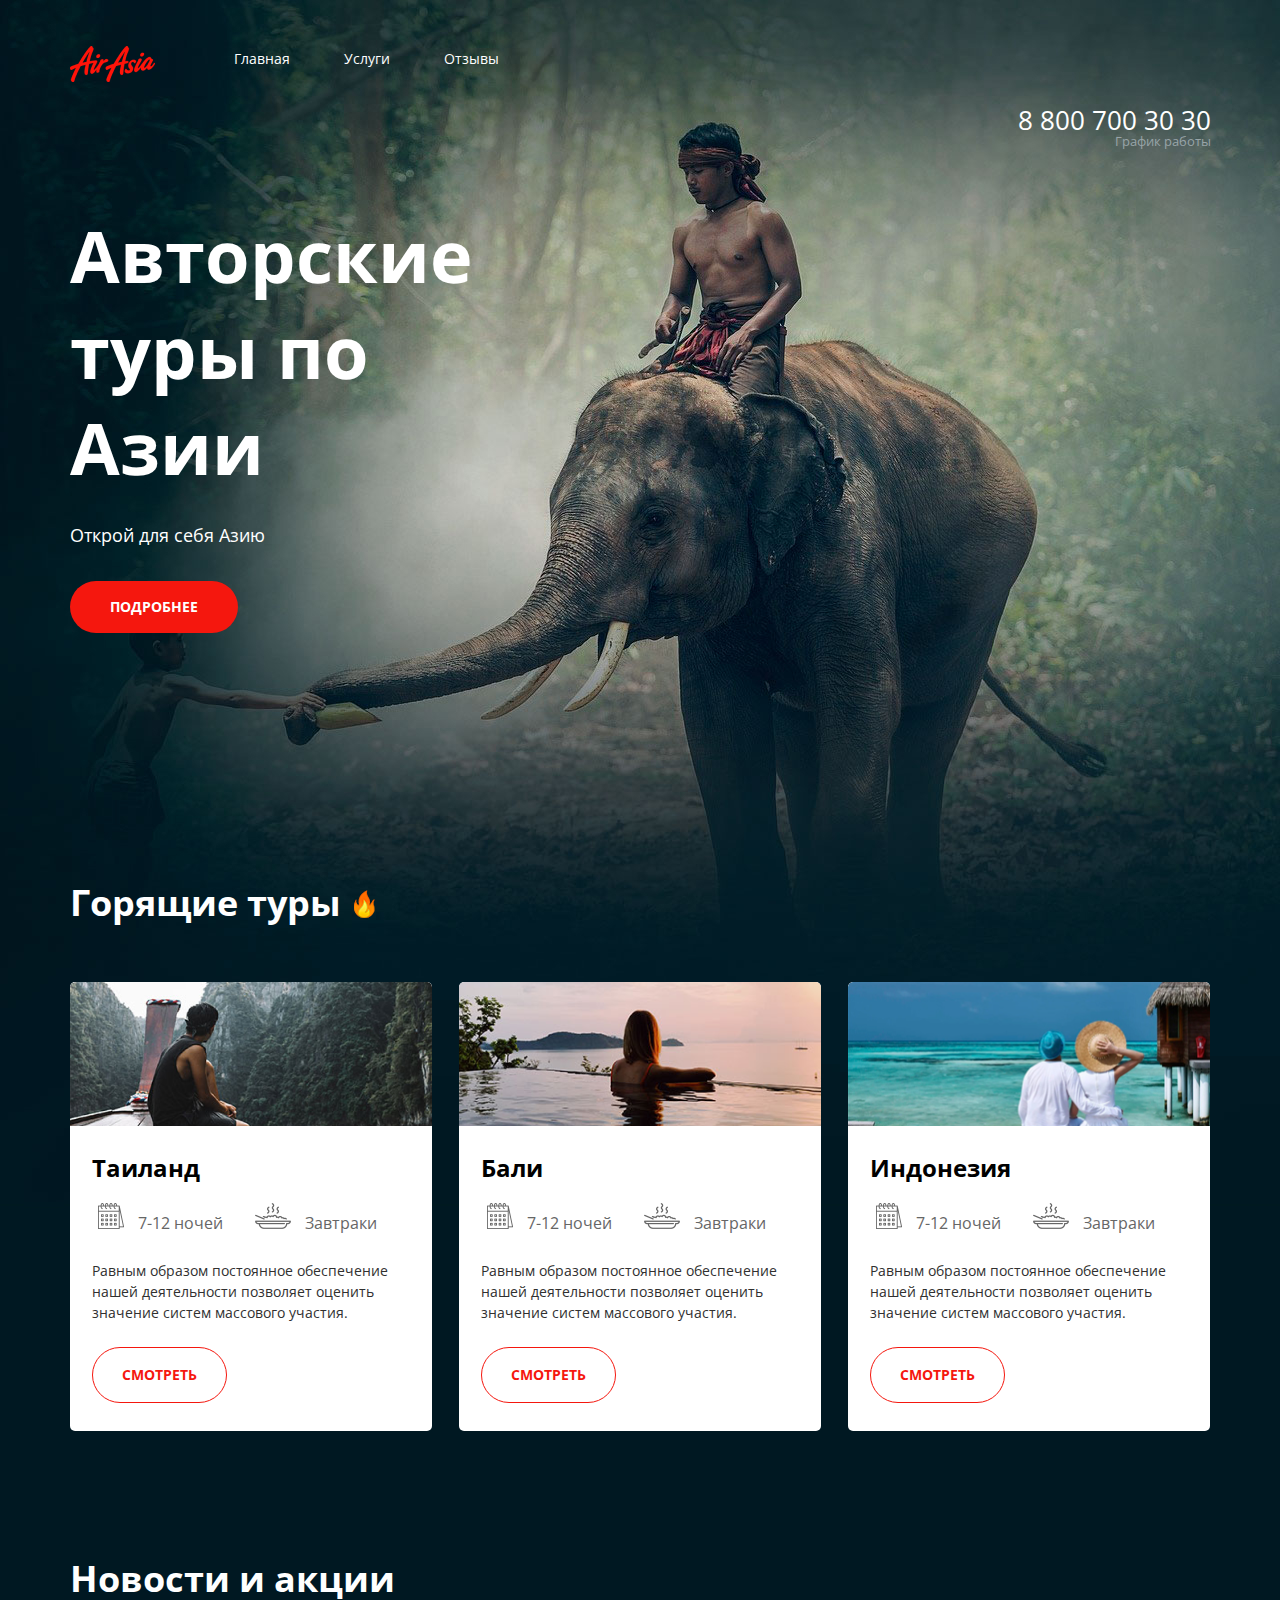
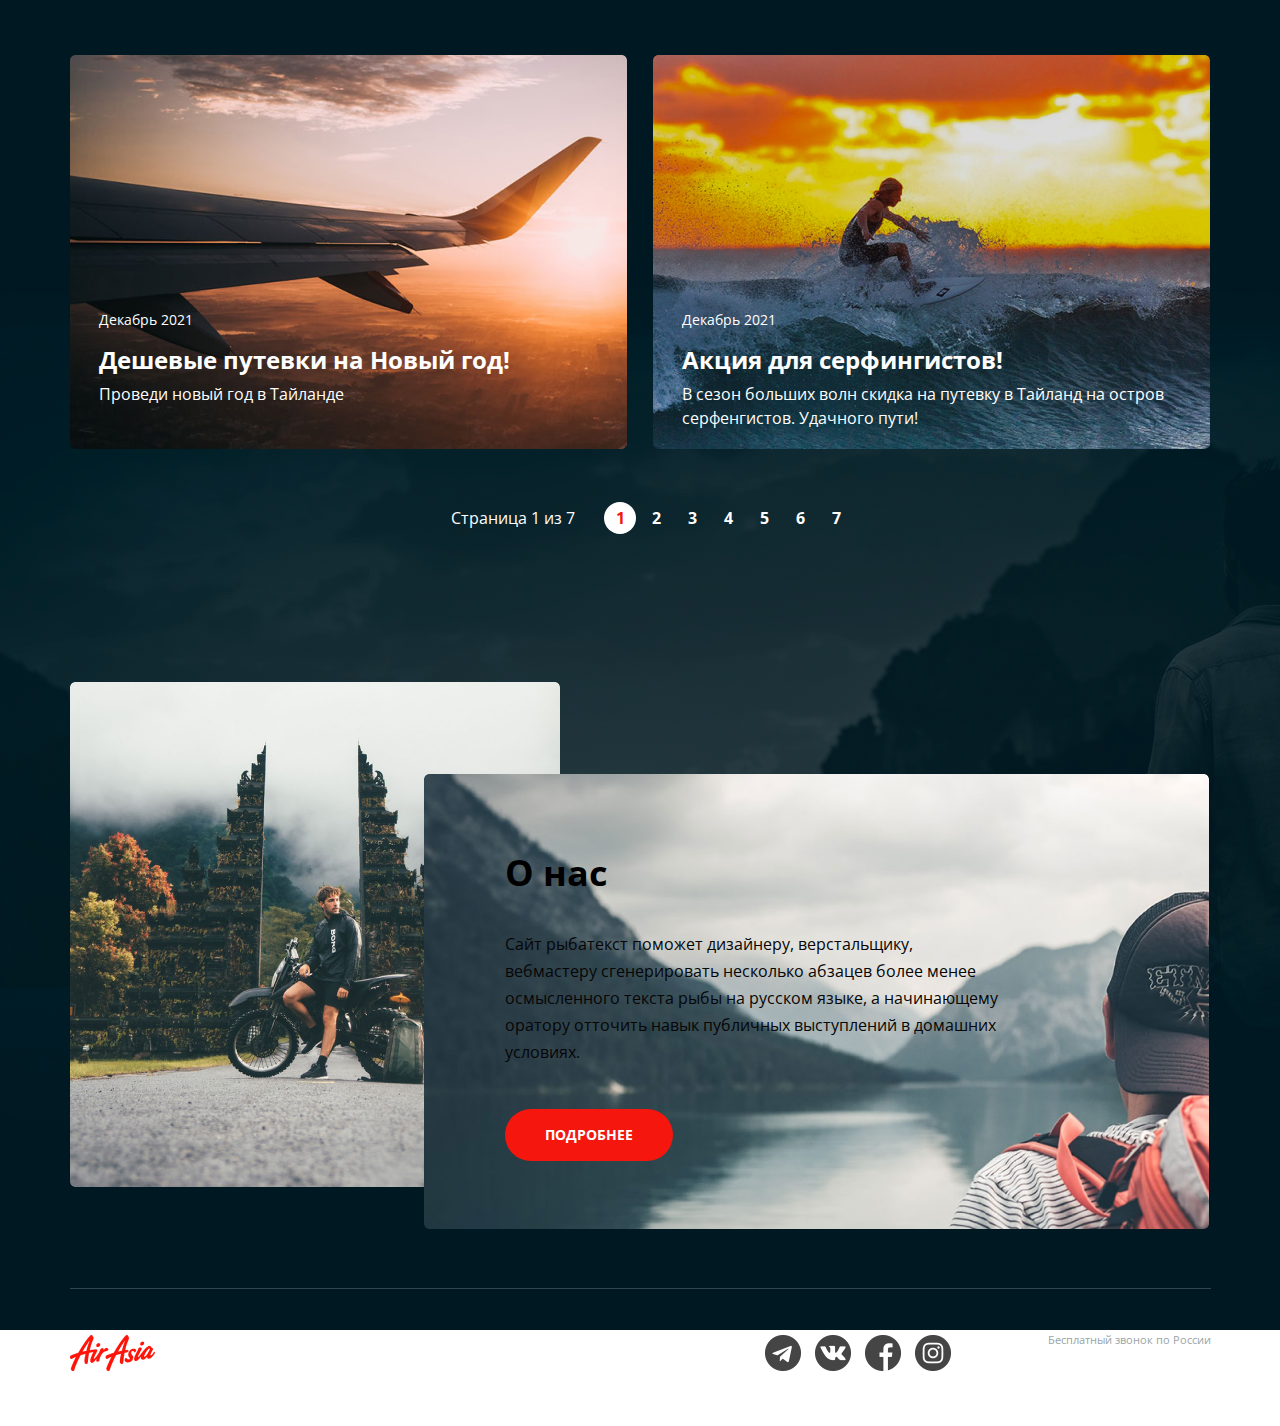
==== index.html @ 2ca00f87 "Add files via upload" ====
<!DOCTYPE html>
<html lang="ru">

<head>
  <meta charset="UTF-8">
  <meta http-equiv="X-UA-Compatible" content="IE=edge">
  <meta name="viewport" content="width=device-width, initial-scale=1.0">
  <title>Air Asia</title>
  <link rel="preconnect" href="https://fonts.googleapis.com">
  <link rel="preconnect" href="https://fonts.gstatic.com" crossorigin>
  <link href="https://fonts.googleapis.com/css2?family=Open+Sans:wght@300;400;500;600;700;800&display=swap"
    rel="stylesheet">
  <link rel="stylesheet" href="./styles/main.css">
  <link rel="stylesheet" href="./styles/normalize.css">
</head>

<body>

  <div class="wrapper">
    <div class="wrapper__content">
      <div class="wrapper__content wrapper__content--main">
        <header class="header">
          <div class="container header__container">
            <a href="/" class="logo">
              <img src="./img/лого.png" alt="Logo Company" class="logo_img">
            </a>
            <nav class="menu">
              <ul class="menu__list">
                <li class="menu__item">
                  <a href="#" class="menu__link">Главная</a>
                </li>
                <li class="menu__item">
                  <a href="./services.html" class="menu__link">Услуги</a>
                </li>
                <li class="menu__item">
                  <a href="#" class="menu__link">Отзывы</a>
                </li>
              </ul>
            </nav>
            <address class="contacts">
              <a href="tel:+78007003030" class="contacts__phone">8 800 700 30 30</a>
              <div class="contacts__info">График работы</div>
            </address>
          </div>
        </header>
        <main class="main__content">
          <section class="hello">
            <div class="container">
              <h1 class="hello__title">Авторские туры по Азии</h1>
              <h4 class="hello__subtitle">Открой для себя Азию</h4>
              <a href="#" class="hello__button">Подробнее</a>
            </div>
          </section>
          <section class="offers">
            <div class="container">
              <div class="offers__fire">
              <h2 class="title title--fire">Горящие туры</h2>
              <img src="./img/flame.png" alt="Fire" class="title__fire">
              </div>
              <ul class="offers__list">
                <li class="offers__item">
                  <div class="offers__header">
                    <img class="river" src="./img/river.png" alt="Hot Tour" class="offers__img">
                  </div>
                  <div class="offers__content">
                    <h3 class="offers__title">Таиланд</h3>
                    <ul class="offers__features">
                      <li class="offers__feature">
                        <img src="./img/calendar.png" alt="calendar" class="offers__feauture--img">
                        <div class="offers__feature--text">7-12 ночей</div>
                      </li>
                      <li class="offers__feature">
                        <img src="./img/meal.png" alt="breacfast" class="offers__feauture--img">
                        <div class="offers__feature--text">Завтраки</div>
                      </li>
                    </ul>
                    <p class="offers__text">Равным образом постоянное обеспечение нашей деятельности позволяет
                      оценить значение систем массового участия.</p>
                    <a href="" class="hello__button--light">Смотреть</a>
                  </div>
                </li>
                <li class="offers__item">
                  <div class="offers__header">
                    <img class="pool" src="./img/pool.png" alt="Hot Tour" class="offers__img">
                  </div>
                  <div class="offers__content">
                    <h3 class="offers__title">Бали</h3>
                    <ul class="offers__features">
                      <li class="offers__feature">
                        <img src="./img/calendar.png" alt="calendar" class="offers__feauture--img">
                        <div class="offers__feature--text">7-12 ночей</div>
                      </li>
                      <li class="offers__feature">
                        <img src="./img/meal.png" alt="breacfast" class="offers__feauture--img">
                        <div class="offers__feature--text">Завтраки</div>
                      </li>
                    </ul>
                    <p class="offers__text">Равным образом постоянное обеспечение нашей деятельности позволяет
                      оценить значение систем массового участия.</p>
                    <a href="" class="hello__button--light">Смотреть</a>
                  </div>
                </li>
                <li class="offers__item">
                  <div class="offers__header">
                    <img class="ocean" src="./img/ocean.png" alt="Hot Tour" class="offers__img">
                  </div>
                  <div class="offers__content">
                    <h3 class="offers__title">Индонезия</h3>
                    <ul class="offers__features">
                      <li class="offers__feature">
                        <img src="./img/calendar.png" alt="calendar" class="offers__feauture--img">
                        <div class="offers__feature--text">7-12 ночей</div>
                      </li>
                      <li class="offers__feature">
                        <img src="./img/meal.png" alt="breacfast" class="offers__feauture--img">
                        <div class="offers__feature--text">Завтраки</div>
                      </li>
                    </ul>
                    <p class="offers__text">Равным образом постоянное обеспечение нашей деятельности позволяет
                      оценить значение систем массового участия.</p>
                    <a href="" class="hello__button--light">Смотреть</a>
                  </div>
                </li>
              </ul>
            </div>
          </section>
          <section class="news">
            <div class="container">
              <h2 class="news__title">Новости и акции</h2>
              <ul class="news__list">
                <li class="news__item">
                  <img class="news__cover" src="./img/plain.png" alt="Plain">
                  <div class="img news__img">
                    <div class="news__date">Декабрь 2021</div>
                    <h3 class="news_subtitle">Дешевые путевки на Новый год!</h3>
                    <div class="news__text">Проведи новый год в Тайланде</div>
                  </div>
                </li>
                <li class="news__item">
                  <img src="./img/Surfer.png" alt="Surfer" class="news__cover">
                  <div class="img news__img">
                    <div class="news__date">Декабрь 2021</div>
                    <h3 class="news_subtitle">Акция для серфингистов!</h3>
                    <div class="news__text">В сезон больших волн скидка на путевку в Тайланд на остров серфенгистов.
                      Удачного пути!</div>
                  </div>
                </li>
              </ul>
              <div class="paginator">
                <div class="paginator__display">Страница 1 из 7</div>
                <ul class="paginator__list">
                  <li class="paginator__item paginator__item--active"><a href="#" class="paginator__link">1</a></li>
                  <li class="paginator__item"><a href="#" class="paginator__link">2</a></li>
                  <li class="paginator__item"><a href="#" class="paginator__link">3</a></li>
                  <li class="paginator__item"><a href="#" class="paginator__link">4</a></li>
                  <li class="paginator__item"><a href="#" class="paginator__link">5</a></li>
                  <li class="paginator__item"><a href="#" class="paginator__link">6</a></li>
                  <li class="paginator__item"><a href="#" class="paginator__link">7</a></li>
                </ul>
              </div>
            </div>
          </section>
          <section class="about">
            <div class="container">
              <div class="about__one">
                <img src="./img/gates.png" alt="Gates" class="about__gates">
                <div class="about__sidebar">
                    <div class="about__font">
                  <h2 class="about__title">О нас</h2>
                    <p>
                      Сайт рыбатекст поможет дизайнеру, верстальщику, вебмастеру сгенерировать несколько абзацев более менее осмысленного текста рыбы на русском языке, а начинающему оратору отточить навык публичных выступлений в домашних условиях. 
                    </p>
                  <a href="#" class="hello__button">Подробнее</a>
                </div>
                </div>
              </div>
            </div>
          </section>
        </main>
      </div>
    </div>
    <footer class="footer">

      <div class="container header-container__content">
        <a href="#" class="logo">
          <img src="./img/лого.png" alt="Logo Company" class="logo_img">
        </a>
        <nav class="menu__footer">
          <ul class="menu__list">
            <li class="menu__item">
              <a href="#" class="menu__link">Главная</a>
            </li>
            <li class="menu__item">
              <a href="#" class="menu__link">Услуги</a>
            </li>
            <li class="menu__item">
              <a href="#" class="menu__link">Отзывы</a>
            </li>
          </ul>
        </nav>
        <ul class="social__list">
          <li class="social__item social__item--icon-telegram">
            <a href="#" class="social__link" target="_blank"></a>
          </li>
          <li class="social__item social__item--icon-vk">
            <a href="#" class="social__link" target="_blank"></a>
          </li>
          <li class="social__item social__item--icon-fb">
            <a href="#" class="social__link" target="_blank"></a>
          </li>
          <li class="social__item social__item--icon-inst">
            <a href="#" class="social__link" target="_blank"></a>
          </li>
        </ul>
        <address class="contacts--1">
          <div class="contacts__info--1">Бесплатный звонок по России</div>
          <a href="tel:+78007003030" class="contacts__phone">8 800 700 30 30</a>
        </address>
      </div>

    </footer>
  </div>

</body>

</html>
---- styles/main.css ----
@import url(./blocks/base.css);
@import url(./blocks/about.css);
@import url(./blocks/footer.css);
@import url(./blocks/header.css);
@import url(./blocks/hello.css);
@import url(./blocks/news.css);
@import url(./blocks/offers.css);
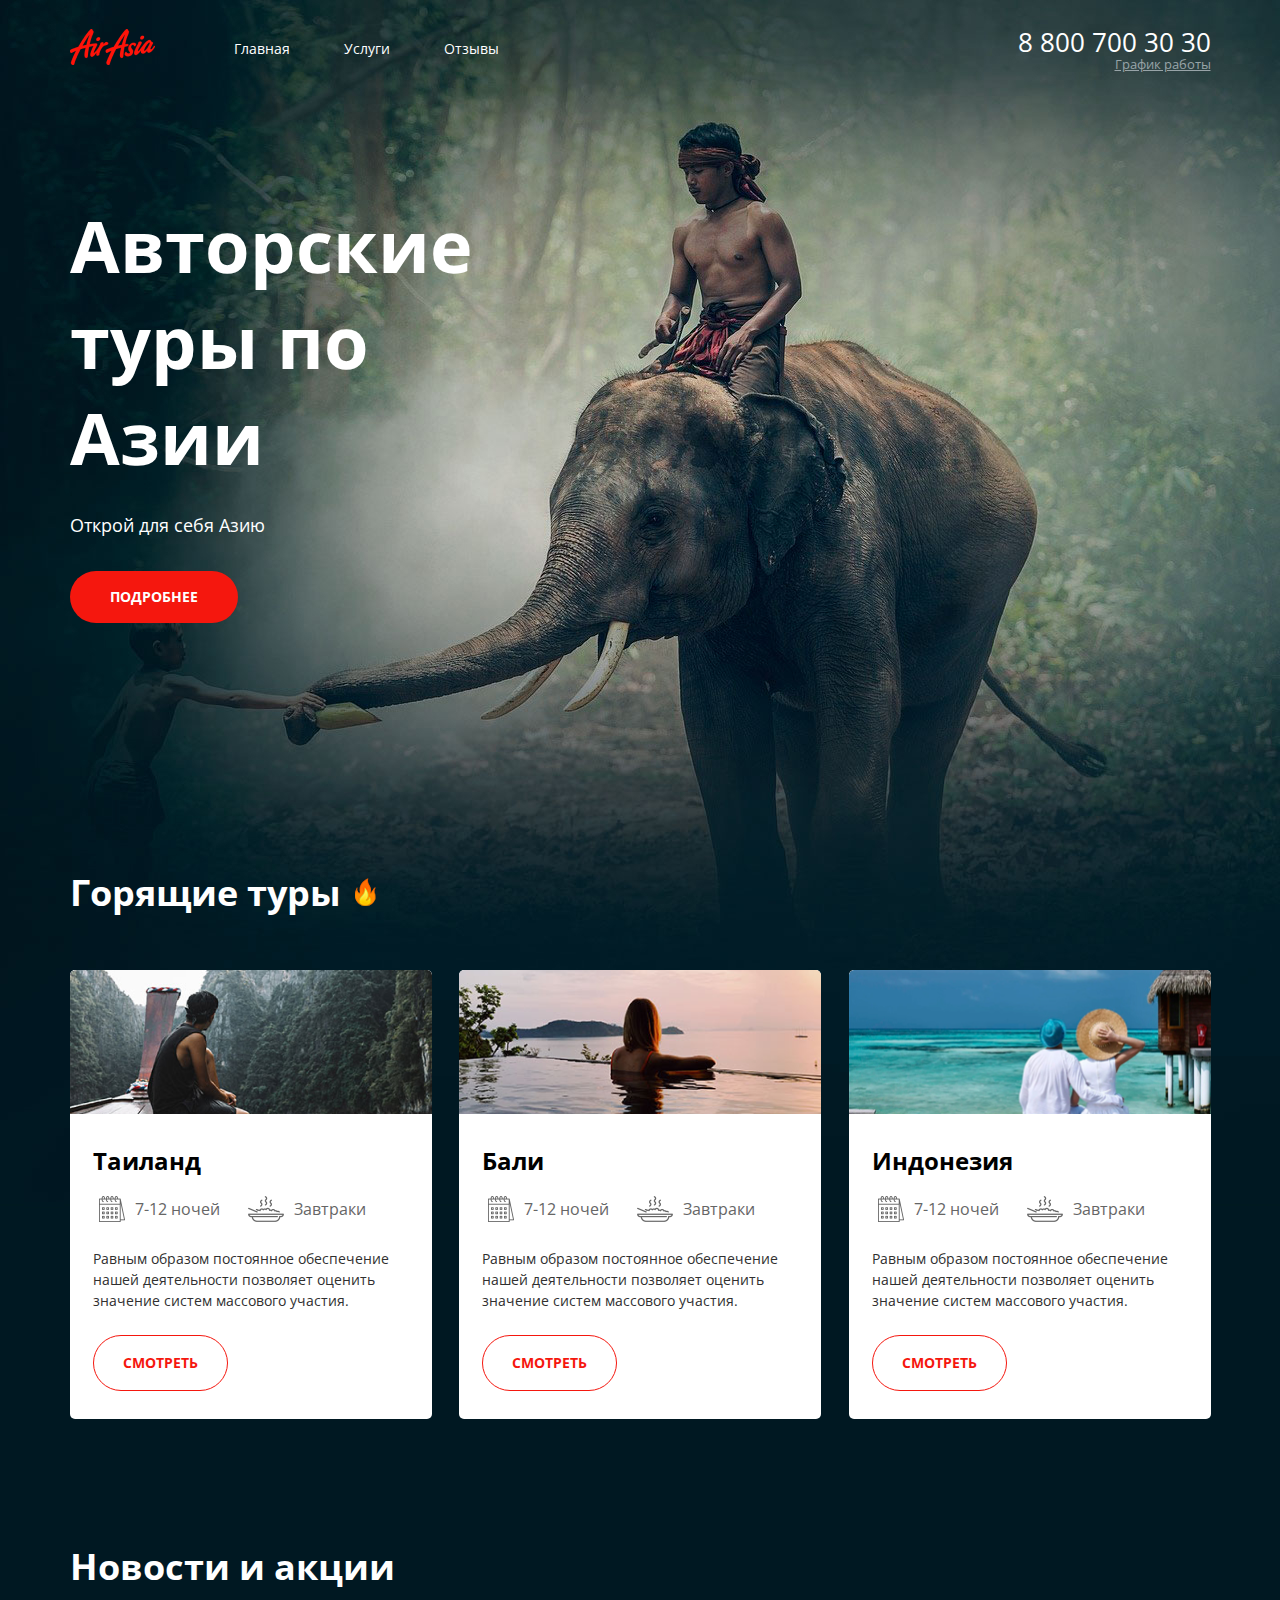
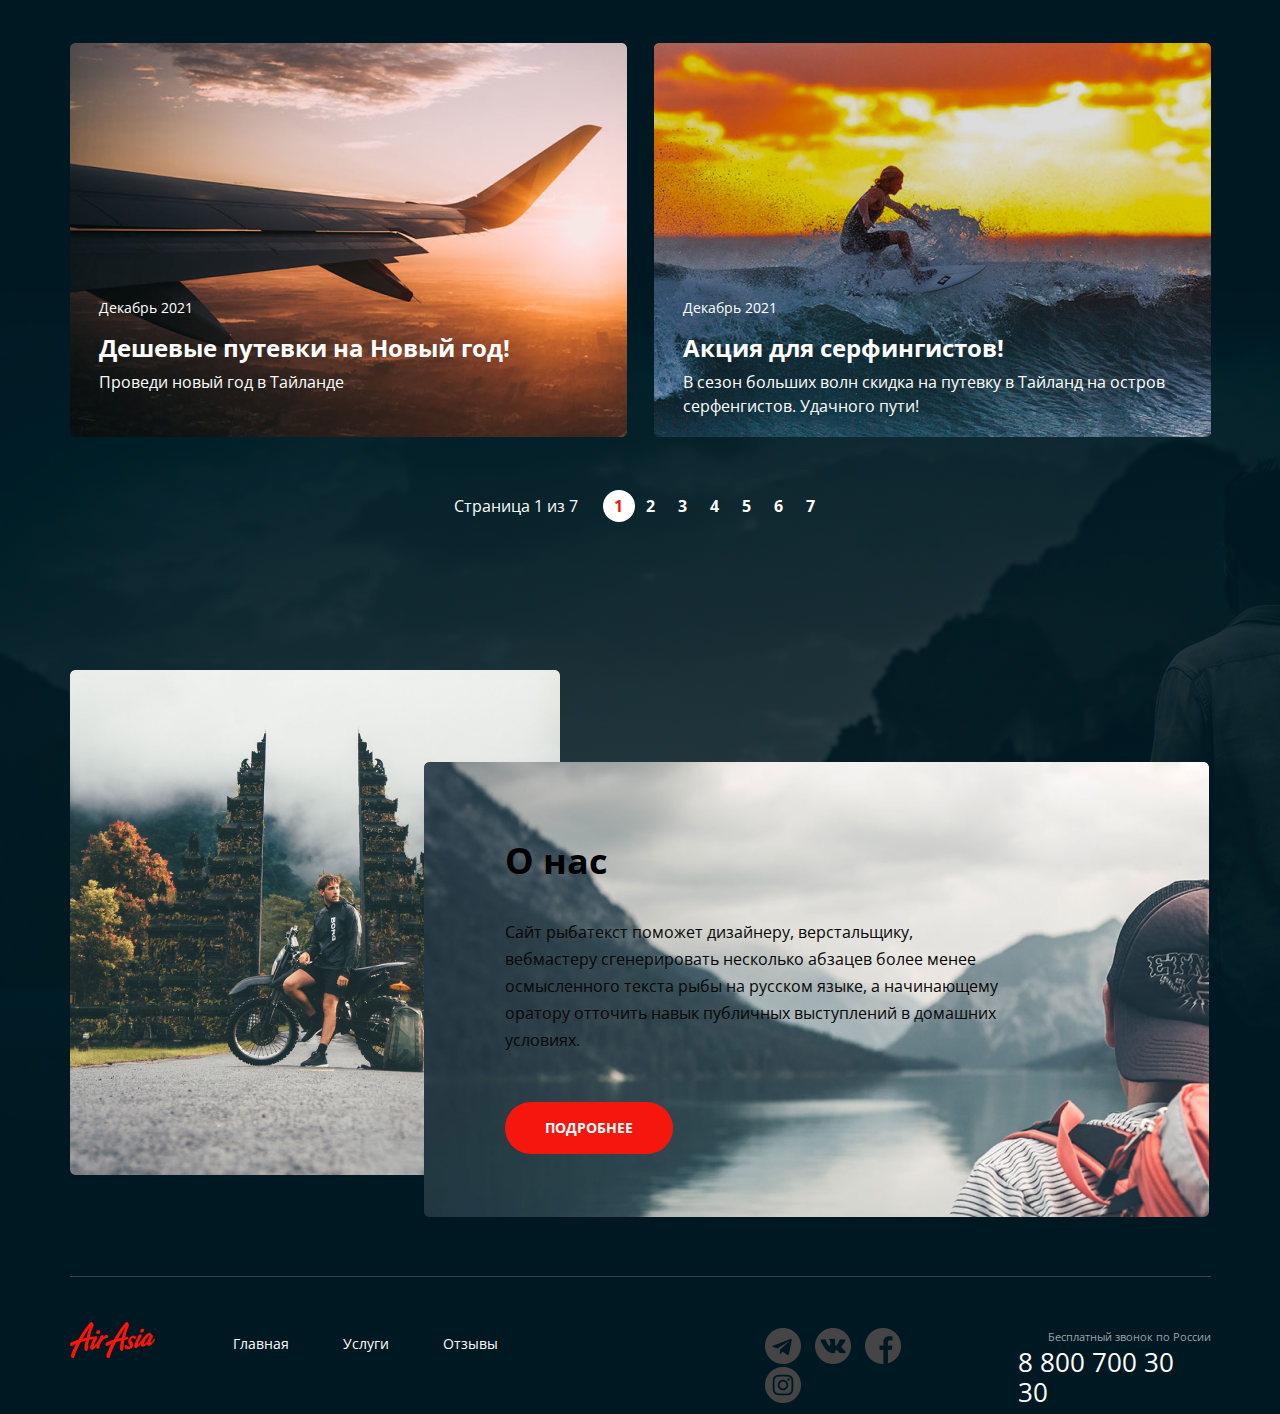
==== commit 2d0b648c: "Add files via upload" ====
--- a/index.html
+++ b/index.html
@@ -5,7 +5,7 @@
   <meta charset="UTF-8">
   <meta http-equiv="X-UA-Compatible" content="IE=edge">
   <meta name="viewport" content="width=device-width, initial-scale=1.0">
-  <title>Air Asia</title>
+  <title>Air Asia - Главная</title>
   <link rel="preconnect" href="https://fonts.googleapis.com">
   <link rel="preconnect" href="https://fonts.gstatic.com" crossorigin>
   <link href="https://fonts.googleapis.com/css2?family=Open+Sans:wght@300;400;500;600;700;800&display=swap"
@@ -16,31 +16,46 @@
 
 <body>
 
-  <div class="wrapper">
+  <div class="wrapper__main">
     <div class="wrapper__content">
       <div class="wrapper__content wrapper__content--main">
         <header class="header">
-          <div class="container header__container">
-            <a href="/" class="logo">
-              <img src="./img/лого.png" alt="Logo Company" class="logo_img">
-            </a>
-            <nav class="menu">
-              <ul class="menu__list">
-                <li class="menu__item">
-                  <a href="#" class="menu__link">Главная</a>
-                </li>
-                <li class="menu__item">
-                  <a href="./services.html" class="menu__link">Услуги</a>
-                </li>
-                <li class="menu__item">
-                  <a href="#" class="menu__link">Отзывы</a>
-                </li>
-              </ul>
-            </nav>
-            <address class="contacts">
-              <a href="tel:+78007003030" class="contacts__phone">8 800 700 30 30</a>
-              <div class="contacts__info">График работы</div>
-            </address>
+            <div class="container header__container">
+              <div class="header__col">
+                <a href="./index.html" class="logo">
+                  <img src="./img/лого.png" alt="Logo Company" class="logo_img">
+                </a>
+                <nav class="menu">
+                  <ul class="menu__list">
+                    <li class="menu__item">
+                      <a href="./index.html" class="menu__link">Главная</a>
+                    </li>
+                    <li class="menu__item">
+                      <a href="./services.html" class="menu__link">Услуги</a>
+                    </li>
+                    <li class="menu__item">
+                      <a href="./reviews.html" class="menu__link">Отзывы</a>
+                    </li>
+                  </ul>
+                </nav>
+              </div>
+            <div class="header__col header__col--align--center">
+              <address class="contacts">
+                <a href="tel:+78007003030" class="contacts__phone">8 800 700 30 30</a>
+                <div class="contacts__menu">
+                  <div class="contacts__info">График работы</div>
+                  <div class="dropdown">
+                    <div class="dropdown__triangle"></div>
+                    <div class="dropdown__desc">
+                      <div class="dropdown__content">
+                        <div class="dropdown__info">пн-вс: 09:00 - 20:00</div>
+                        <div class="dropdown__dinner">Обед: 14:00-14:30</div>
+                      </div>
+                    </div>
+                  </div>
+                </div>
+              </address>
+            </div>
           </div>
         </header>
         <main class="main__content">
@@ -55,7 +70,6 @@
             <div class="container">
               <div class="offers__fire">
               <h2 class="title title--fire">Горящие туры</h2>
-              <img src="./img/flame.png" alt="Fire" class="title__fire">
               </div>
               <ul class="offers__list">
                 <li class="offers__item">
@@ -128,20 +142,20 @@
             <div class="container">
               <h2 class="news__title">Новости и акции</h2>
               <ul class="news__list">
-                <li class="news__item">
-                  <img class="news__cover" src="./img/plain.png" alt="Plain">
-                  <div class="img news__img">
-                    <div class="news__date">Декабрь 2021</div>
-                    <h3 class="news_subtitle">Дешевые путевки на Новый год!</h3>
-                    <div class="news__text">Проведи новый год в Тайланде</div>
-                  </div>
-                </li>
-                <li class="news__item">
+                <li class="news__item single-news">
+                  <img class="single-news__cover" src="./img/plain.png" alt="Plain">
+                  <div class="single-news__img">
+                    <div class="single-news__date">Декабрь 2021</div>
+                    <h3 class="single-news_subtitle">Дешевые путевки на Новый год!</h3>
+                    <div class="single-news__text">Проведи новый год в Тайланде</div>
+                  </div>
+                </li>
+                <li class="news__item single-news">
                   <img src="./img/Surfer.png" alt="Surfer" class="news__cover">
-                  <div class="img news__img">
-                    <div class="news__date">Декабрь 2021</div>
-                    <h3 class="news_subtitle">Акция для серфингистов!</h3>
-                    <div class="news__text">В сезон больших волн скидка на путевку в Тайланд на остров серфенгистов.
+                  <div class="single-news__img">
+                    <div class="single-news__date">Декабрь 2021</div>
+                    <h3 class="single-news_subtitle">Акция для серфингистов!</h3>
+                    <div class="single-news__text">В сезон больших волн скидка на путевку в Тайланд на остров серфенгистов.
                       Удачного пути!</div>
                   </div>
                 </li>
@@ -167,7 +181,7 @@
                 <div class="about__sidebar">
                     <div class="about__font">
                   <h2 class="about__title">О нас</h2>
-                    <p>
+                    <p class="about__desc">
                       Сайт рыбатекст поможет дизайнеру, верстальщику, вебмастеру сгенерировать несколько абзацев более менее осмысленного текста рыбы на русском языке, а начинающему оратору отточить навык публичных выступлений в домашних условиях. 
                     </p>
                   <a href="#" class="hello__button">Подробнее</a>
@@ -180,9 +194,9 @@
       </div>
     </div>
     <footer class="footer">
-
-      <div class="container header-container__content">
-        <a href="#" class="logo">
+      <div class="container footer__container">
+        <div class="footer__col">
+        <a href="#" class="logo__footer">
           <img src="./img/лого.png" alt="Logo Company" class="logo_img">
         </a>
         <nav class="menu__footer">
@@ -198,6 +212,8 @@
             </li>
           </ul>
         </nav>
+        </div>
+        <div class="footer__col footer__col--align--right">
         <ul class="social__list">
           <li class="social__item social__item--icon-telegram">
             <a href="#" class="social__link" target="_blank"></a>
@@ -217,7 +233,7 @@
           <a href="tel:+78007003030" class="contacts__phone">8 800 700 30 30</a>
         </address>
       </div>
-
+      </div>
     </footer>
   </div>
 
--- a/styles/main.css
+++ b/styles/main.css
@@ -4,4 +4,10 @@
 @import url(./blocks/header.css);
 @import url(./blocks/hello.css);
 @import url(./blocks/news.css);
-@import url(./blocks/offers.css);+@import url(./blocks/offers.css);
+@import url(./blocks/services.css);
+@import url(./blocks/partners.css);
+@import url(./blocks/welcome.css);
+@import url(./blocks/reviews.css);
+@import url(./blocks/separator.css);
+@import url(./blocks/form.css);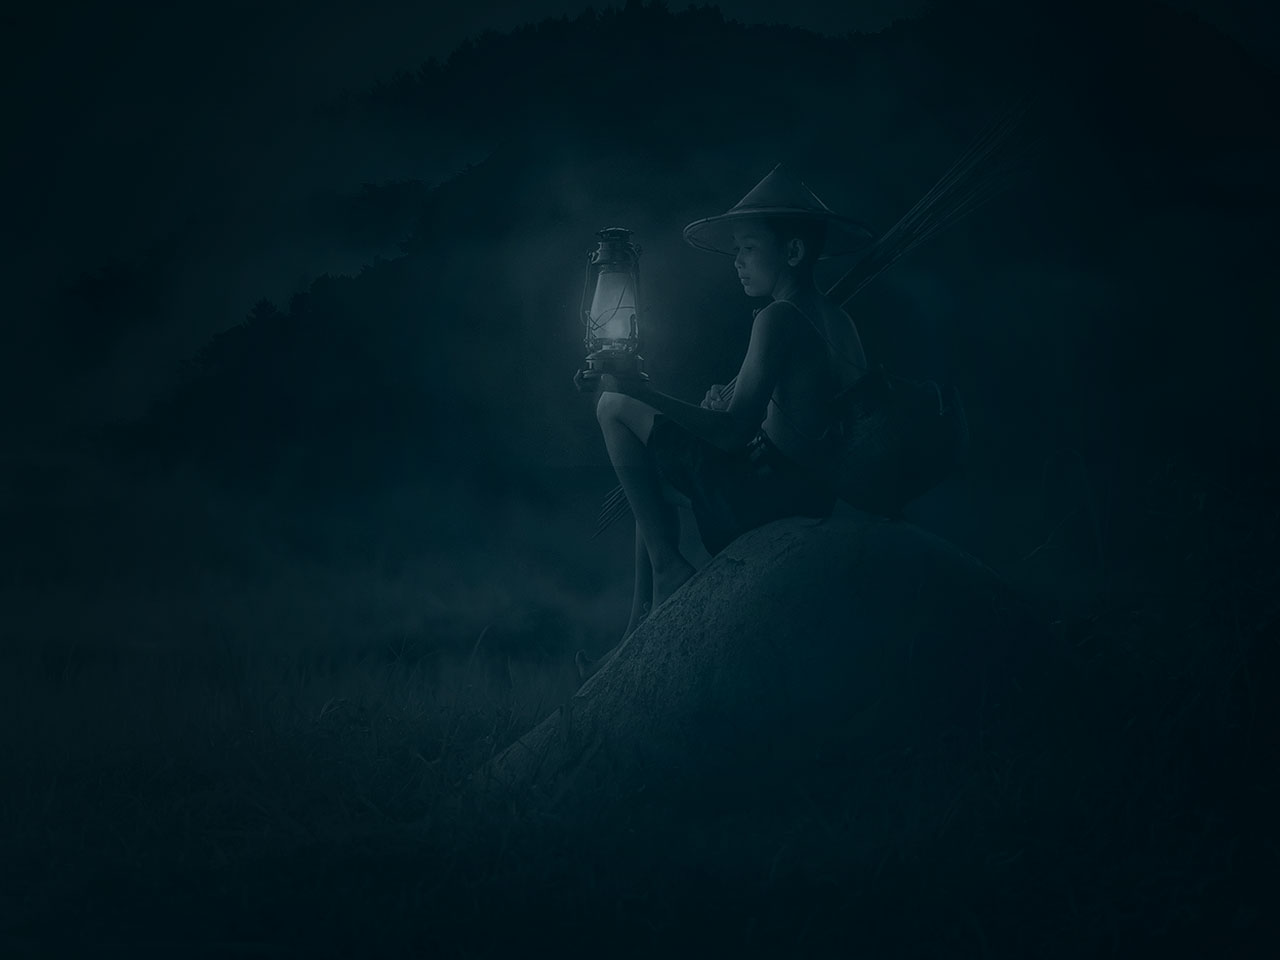
==== commit a18afcf8: "Add files via upload" ====
--- a/index.html
+++ b/index.html
@@ -1,242 +1,33 @@
 <!DOCTYPE html>
 <html lang="ru">
-
 <head>
   <meta charset="UTF-8">
   <meta http-equiv="X-UA-Compatible" content="IE=edge">
   <meta name="viewport" content="width=device-width, initial-scale=1.0">
-  <title>Air Asia - Главная</title>
+  <title>Air Asia - Приветствие</title>
   <link rel="preconnect" href="https://fonts.googleapis.com">
   <link rel="preconnect" href="https://fonts.gstatic.com" crossorigin>
   <link href="https://fonts.googleapis.com/css2?family=Open+Sans:wght@300;400;500;600;700;800&display=swap"
     rel="stylesheet">
+  <link rel="stylesheet" href="./styles/normalize.css">
   <link rel="stylesheet" href="./styles/main.css">
-  <link rel="stylesheet" href="./styles/normalize.css">
 </head>
-
 <body>
-
-  <div class="wrapper__main">
-    <div class="wrapper__content">
-      <div class="wrapper__content wrapper__content--main">
-        <header class="header">
-            <div class="container header__container">
-              <div class="header__col">
-                <a href="./index.html" class="logo">
-                  <img src="./img/лого.png" alt="Logo Company" class="logo_img">
-                </a>
-                <nav class="menu">
-                  <ul class="menu__list">
-                    <li class="menu__item">
-                      <a href="./index.html" class="menu__link">Главная</a>
-                    </li>
-                    <li class="menu__item">
-                      <a href="./services.html" class="menu__link">Услуги</a>
-                    </li>
-                    <li class="menu__item">
-                      <a href="./reviews.html" class="menu__link">Отзывы</a>
-                    </li>
-                  </ul>
-                </nav>
-              </div>
-            <div class="header__col header__col--align--center">
-              <address class="contacts">
-                <a href="tel:+78007003030" class="contacts__phone">8 800 700 30 30</a>
-                <div class="contacts__menu">
-                  <div class="contacts__info">График работы</div>
-                  <div class="dropdown">
-                    <div class="dropdown__triangle"></div>
-                    <div class="dropdown__desc">
-                      <div class="dropdown__content">
-                        <div class="dropdown__info">пн-вс: 09:00 - 20:00</div>
-                        <div class="dropdown__dinner">Обед: 14:00-14:30</div>
-                      </div>
-                    </div>
-                  </div>
-                </div>
-              </address>
-            </div>
+  <div class="wrapper">
+    <div class="wrapper welcome-page--wrapper">
+      <div class="container">
+        <div class="welcome__page">
+          <div class="welcome__shades">
+            <img src="./img/shades.png" alt="Shades" class="welcome__shades">
           </div>
-        </header>
-        <main class="main__content">
-          <section class="hello">
-            <div class="container">
-              <h1 class="hello__title">Авторские туры по Азии</h1>
-              <h4 class="hello__subtitle">Открой для себя Азию</h4>
-              <a href="#" class="hello__button">Подробнее</a>
-            </div>
-          </section>
-          <section class="offers">
-            <div class="container">
-              <div class="offers__fire">
-              <h2 class="title title--fire">Горящие туры</h2>
-              </div>
-              <ul class="offers__list">
-                <li class="offers__item">
-                  <div class="offers__header">
-                    <img class="river" src="./img/river.png" alt="Hot Tour" class="offers__img">
-                  </div>
-                  <div class="offers__content">
-                    <h3 class="offers__title">Таиланд</h3>
-                    <ul class="offers__features">
-                      <li class="offers__feature">
-                        <img src="./img/calendar.png" alt="calendar" class="offers__feauture--img">
-                        <div class="offers__feature--text">7-12 ночей</div>
-                      </li>
-                      <li class="offers__feature">
-                        <img src="./img/meal.png" alt="breacfast" class="offers__feauture--img">
-                        <div class="offers__feature--text">Завтраки</div>
-                      </li>
-                    </ul>
-                    <p class="offers__text">Равным образом постоянное обеспечение нашей деятельности позволяет
-                      оценить значение систем массового участия.</p>
-                    <a href="" class="hello__button--light">Смотреть</a>
-                  </div>
-                </li>
-                <li class="offers__item">
-                  <div class="offers__header">
-                    <img class="pool" src="./img/pool.png" alt="Hot Tour" class="offers__img">
-                  </div>
-                  <div class="offers__content">
-                    <h3 class="offers__title">Бали</h3>
-                    <ul class="offers__features">
-                      <li class="offers__feature">
-                        <img src="./img/calendar.png" alt="calendar" class="offers__feauture--img">
-                        <div class="offers__feature--text">7-12 ночей</div>
-                      </li>
-                      <li class="offers__feature">
-                        <img src="./img/meal.png" alt="breacfast" class="offers__feauture--img">
-                        <div class="offers__feature--text">Завтраки</div>
-                      </li>
-                    </ul>
-                    <p class="offers__text">Равным образом постоянное обеспечение нашей деятельности позволяет
-                      оценить значение систем массового участия.</p>
-                    <a href="" class="hello__button--light">Смотреть</a>
-                  </div>
-                </li>
-                <li class="offers__item">
-                  <div class="offers__header">
-                    <img class="ocean" src="./img/ocean.png" alt="Hot Tour" class="offers__img">
-                  </div>
-                  <div class="offers__content">
-                    <h3 class="offers__title">Индонезия</h3>
-                    <ul class="offers__features">
-                      <li class="offers__feature">
-                        <img src="./img/calendar.png" alt="calendar" class="offers__feauture--img">
-                        <div class="offers__feature--text">7-12 ночей</div>
-                      </li>
-                      <li class="offers__feature">
-                        <img src="./img/meal.png" alt="breacfast" class="offers__feauture--img">
-                        <div class="offers__feature--text">Завтраки</div>
-                      </li>
-                    </ul>
-                    <p class="offers__text">Равным образом постоянное обеспечение нашей деятельности позволяет
-                      оценить значение систем массового участия.</p>
-                    <a href="" class="hello__button--light">Смотреть</a>
-                  </div>
-                </li>
-              </ul>
-            </div>
-          </section>
-          <section class="news">
-            <div class="container">
-              <h2 class="news__title">Новости и акции</h2>
-              <ul class="news__list">
-                <li class="news__item single-news">
-                  <img class="single-news__cover" src="./img/plain.png" alt="Plain">
-                  <div class="single-news__img">
-                    <div class="single-news__date">Декабрь 2021</div>
-                    <h3 class="single-news_subtitle">Дешевые путевки на Новый год!</h3>
-                    <div class="single-news__text">Проведи новый год в Тайланде</div>
-                  </div>
-                </li>
-                <li class="news__item single-news">
-                  <img src="./img/Surfer.png" alt="Surfer" class="news__cover">
-                  <div class="single-news__img">
-                    <div class="single-news__date">Декабрь 2021</div>
-                    <h3 class="single-news_subtitle">Акция для серфингистов!</h3>
-                    <div class="single-news__text">В сезон больших волн скидка на путевку в Тайланд на остров серфенгистов.
-                      Удачного пути!</div>
-                  </div>
-                </li>
-              </ul>
-              <div class="paginator">
-                <div class="paginator__display">Страница 1 из 7</div>
-                <ul class="paginator__list">
-                  <li class="paginator__item paginator__item--active"><a href="#" class="paginator__link">1</a></li>
-                  <li class="paginator__item"><a href="#" class="paginator__link">2</a></li>
-                  <li class="paginator__item"><a href="#" class="paginator__link">3</a></li>
-                  <li class="paginator__item"><a href="#" class="paginator__link">4</a></li>
-                  <li class="paginator__item"><a href="#" class="paginator__link">5</a></li>
-                  <li class="paginator__item"><a href="#" class="paginator__link">6</a></li>
-                  <li class="paginator__item"><a href="#" class="paginator__link">7</a></li>
-                </ul>
-              </div>
-            </div>
-          </section>
-          <section class="about">
-            <div class="container">
-              <div class="about__one">
-                <img src="./img/gates.png" alt="Gates" class="about__gates">
-                <div class="about__sidebar">
-                    <div class="about__font">
-                  <h2 class="about__title">О нас</h2>
-                    <p class="about__desc">
-                      Сайт рыбатекст поможет дизайнеру, верстальщику, вебмастеру сгенерировать несколько абзацев более менее осмысленного текста рыбы на русском языке, а начинающему оратору отточить навык публичных выступлений в домашних условиях. 
-                    </p>
-                  <a href="#" class="hello__button">Подробнее</a>
-                </div>
-                </div>
-              </div>
-            </div>
-          </section>
-        </main>
+          <div class="welcome__logo">
+            <img src="./img/лого-привет.png" alt="Logo" class="wlc__logo">
+            <p class="wlc__desc">Открой для себя Азию</p>
+          </div>
+            <a href="./hello.html" class="wlc__button">Войти</a>
+        </div>
       </div>
     </div>
-    <footer class="footer">
-      <div class="container footer__container">
-        <div class="footer__col">
-        <a href="#" class="logo__footer">
-          <img src="./img/лого.png" alt="Logo Company" class="logo_img">
-        </a>
-        <nav class="menu__footer">
-          <ul class="menu__list">
-            <li class="menu__item">
-              <a href="#" class="menu__link">Главная</a>
-            </li>
-            <li class="menu__item">
-              <a href="#" class="menu__link">Услуги</a>
-            </li>
-            <li class="menu__item">
-              <a href="#" class="menu__link">Отзывы</a>
-            </li>
-          </ul>
-        </nav>
-        </div>
-        <div class="footer__col footer__col--align--right">
-        <ul class="social__list">
-          <li class="social__item social__item--icon-telegram">
-            <a href="#" class="social__link" target="_blank"></a>
-          </li>
-          <li class="social__item social__item--icon-vk">
-            <a href="#" class="social__link" target="_blank"></a>
-          </li>
-          <li class="social__item social__item--icon-fb">
-            <a href="#" class="social__link" target="_blank"></a>
-          </li>
-          <li class="social__item social__item--icon-inst">
-            <a href="#" class="social__link" target="_blank"></a>
-          </li>
-        </ul>
-        <address class="contacts--1">
-          <div class="contacts__info--1">Бесплатный звонок по России</div>
-          <a href="tel:+78007003030" class="contacts__phone">8 800 700 30 30</a>
-        </address>
-      </div>
-      </div>
-    </footer>
   </div>
-
 </body>
-
 </html>